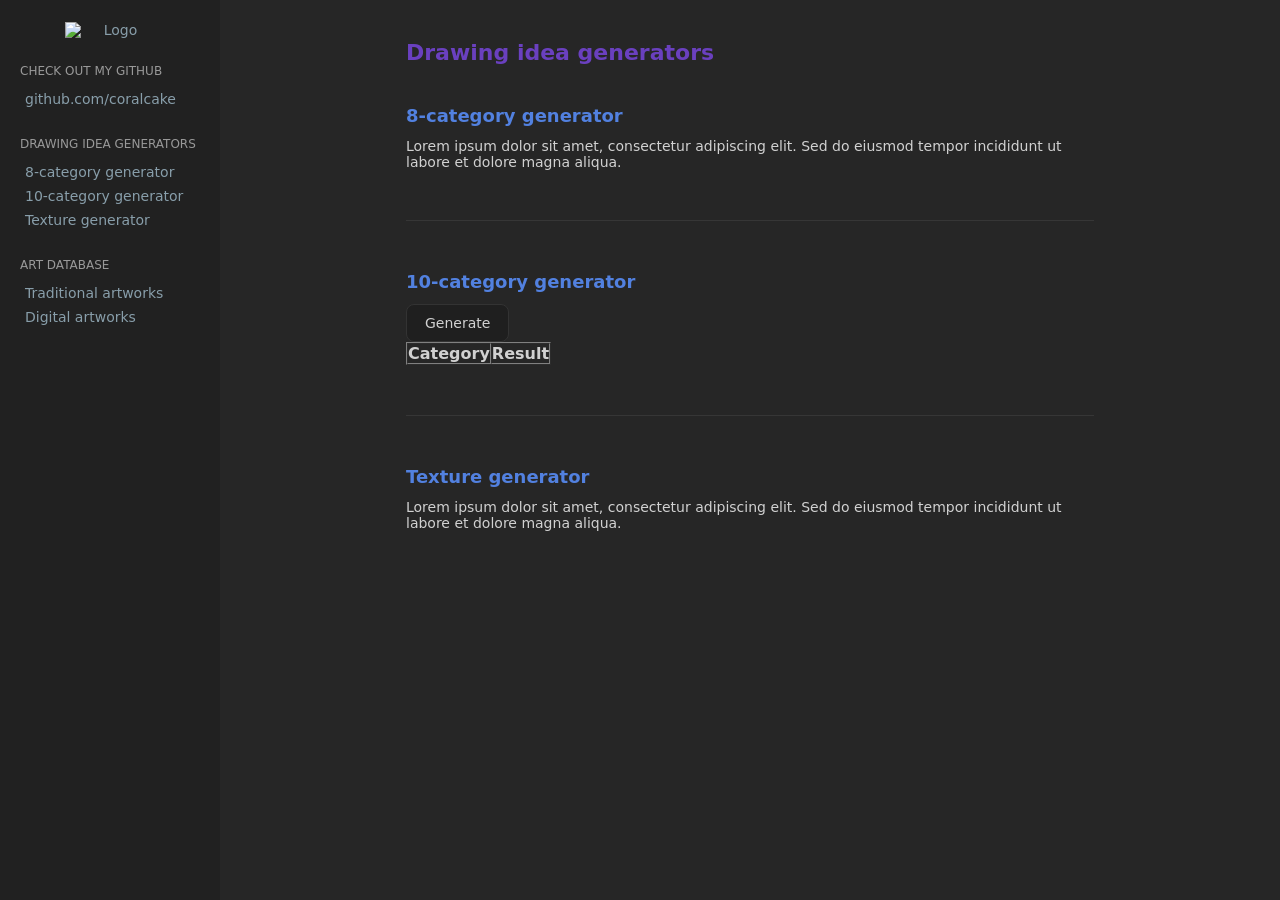
==== index.html @ 9fa4e788 "Update index.html" ====
<!DOCTYPE html>
<html lang="pl">
<head>
  <meta charset="UTF-8">
  <meta name="viewport" content="width=device-width, initial-scale=1.0">
  <title>Drawing idea generators</title>
  <link rel="stylesheet" href="css/style.css">
</head>
<body>
  <nav>
    <div class="menu-logo">
      <a href="https://coralcake.github.io">
        <img src="https://avatars.githubusercontent.com/u/158809115" alt="Logo" />
      </a>
    </div>
    
    <button class="menu-toggle" aria-label="Open menu">
      &#9776;
    </button>
    
    <div class="menu-items">
      <div class="menu-section">
        <div class="menu-title">Check out my GitHub</div>
        <a href="https://github.com/coralcake">github.com/coralcake</a>
      </div>
      <div class="menu-section">
        <div class="menu-title">Drawing idea generators</div>
        <a href="#generator-8">8-category generator</a>
        <a href="#generator-10">10-category generator</a>
        <a href="#generator-textures">Texture generator</a>
      </div>
      <div class="menu-section">
        <div class="menu-title">Art database</div>
        <a href="pages/art-database.html#art-traditional">Traditional artworks</a>
        <a href="pages/art-database.html#art-digital">Digital artworks</a>
      </div>
    </div>
  </nav>

  <main>
    <section id="generators">
      <h1>Drawing idea generators</h1>
      
      <div id="generator-8">
        <h2>8-category generator</h2>
        <p>Lorem ipsum dolor sit amet, consectetur adipiscing elit. Sed do eiusmod tempor incididunt ut labore et dolore magna aliqua.</p>
      </div>
      
      <hr class="section-separator" />
      
      <div id="generator-10">
        <h2>10-category generator</h2>
        <button id="generateButton">Generate</button>
        <table id="resultTable" border="1" cellpadding="8" cellspacing="0">
          <thead>
            <tr>
              <th>Category</th>
              <th>Result</th>
            </tr>
          </thead>
          <tbody>
          </tbody>
        </table>
        <script src="js/10-category-generator.js"></script>
      </div>
      
      <hr class="section-separator" />
      
      <div id="generator-textures">
        <h2>Texture generator</h2>
        <p>Lorem ipsum dolor sit amet, consectetur adipiscing elit. Sed do eiusmod tempor incididunt ut labore et dolore magna aliqua.</p>
      </div>
    </section>
  </main>
  
  <div class="overlay"></div>
  
  <script src="js/menu-mobile.js"></script>
</body>
</html>
---- css/style.css ----
* {
  margin: 0;
  padding: 0;
  box-sizing: border-box;
  font-family: system-ui, sans-serif;
}

body {
  display: flex;
  min-height: 100vh;
  background: #262626;
  color: #d1d1d1;
}

/* MENU */
nav {
  width: 220px;
  background: #212121;
  padding: 20px;
  display: flex;
  flex-direction: column;
  gap: 25px;
}

.menu-toggle {
  display: none;
  font-size: 2rem;
  background: none;
  color: #889eaa;
  border: none;
  cursor: pointer;
}

nav .menu-items {
  gap: 2rem;
}

.menu-section {
  display: flex;
  flex-direction: column;
  gap: 8px;
  margin-bottom: 30px;
}

.menu-title {
  font-size: 12px;
  color: #999999;
  text-transform: uppercase;
  margin-bottom: 5px;
}

.menu-logo {
  text-align: center;
  margin-bottom: 0px;
}

.menu-logo img {
  width: 96px;
  height: auto;
  display: inline-block;
}

nav a {
  text-decoration: none;
  color: #889eaa;
  font-size: 14px;
  padding-left: 5px;
  transition: 0.2s;
}

nav a:hover {
  color: #ffffff;
}

/* CONTENT */
main {
  flex: 1;
  max-width: 768px;
  margin: 0 auto;
  padding: 40px;
}

section {
  margin-bottom: 60px;
}

h1 {
  font-size: 22px;
  margin-bottom: 40px;
  color: #6a40bf;
}

h2 {
  font-size: 18px;
  margin-top: 20px;
  margin-bottom: 12px;
  color: #5281e0;
}

p {
  font-size: 14px;
  color: #d1d1d1;
}

.section-separator {
  border: 0;
  height: 1px;
  background-color: #363636;
  margin: 50px 0;
}

#generateButton {
  background-color: #1f1f1f;
  color: #d1d1d1;
  border: 1px solid #333;
  padding: 10px 18px;
  border-radius: 8px;
  font-size: 14px;
  cursor: pointer;
  transition: all 0.2s ease;
}

#generateButton:hover {
  background-color: #2a2a2a;
  border-color: #555;
}

#generateButton:active {
  background-color: #111;
}

#generateButton:focus {
  outline: none;
  box-shadow: 0 0 0 2px #4a90e2;
}

/* MOBILE */
@media (max-width: 768px) {
  body {
    flex-direction: column;
  }
  
  .menu-toggle {
    display: block;
  }

  nav {
    width: 100%;
    flex-direction: row;
    overflow-x: auto;
    gap: 40px;
  }

  .menu-section {
    min-width: max-content;
  }
  
  nav .menu-items {
    position: fixed;
    top: 0;
    left: -250px;
    width: 250px;
    height: 100%;
    background-color: #212121;
    box-shadow: 2px 0 5px rgba(0,0,0,0.3);
    flex-direction: column;
    padding: 2rem 1rem;
    gap: 1rem;
    transition: left 0.3s ease;
    z-index: 1000;
    overflow-y: auto;
  }

  nav .menu-items.open {
    left: 0;
  }

  .overlay {
    position: fixed;
    top: 0;
    left: 0;
    width: 100%;
    height: 100%;
    background-color: rgba(0, 0, 0, 0.7);
    z-index: 999;
    display: none;
  }

  .overlay.active {
    display: block;
  }

  body.menu-open {
    overflow: hidden;
  }
}
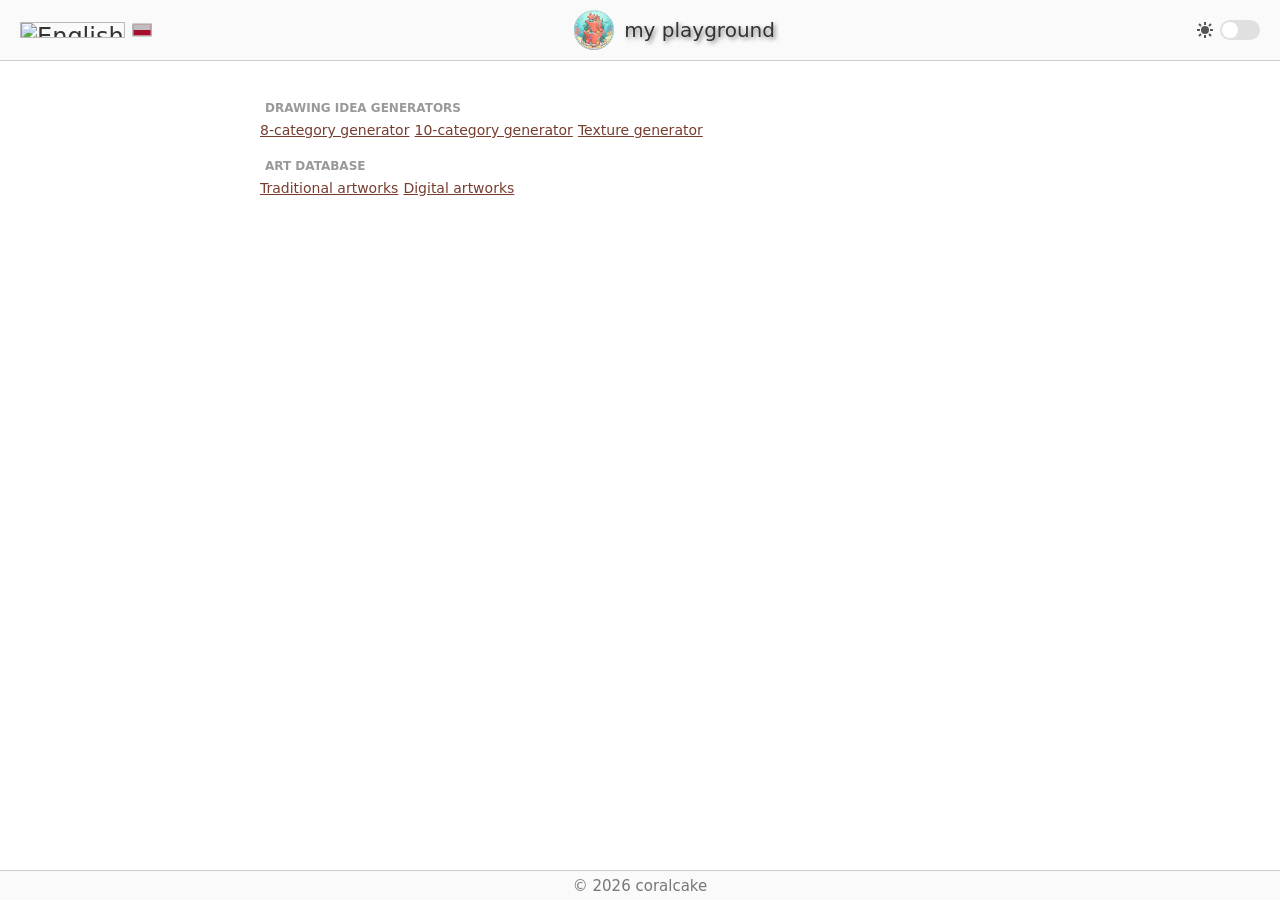
==== commit 09aa7c9a: "Update index.html" ====
--- a/index.html
+++ b/index.html
@@ -1,80 +1,61 @@
 <!DOCTYPE html>
 <html lang="pl">
 <head>
-  <meta charset="UTF-8">
-  <meta name="viewport" content="width=device-width, initial-scale=1.0">
-  <title>Drawing idea generators</title>
-  <link rel="stylesheet" href="css/style.css">
+    <meta charset="UTF-8">
+    <meta name="viewport" content="width=device-width, initial-scale=1.0">
+    <title>coralcake's playground</title>
+    <link rel="stylesheet" href="/css/style.css">
 </head>
 <body>
-  <nav>
-    <div class="menu-logo">
-      <a href="https://coralcake.github.io">
-        <img src="https://avatars.githubusercontent.com/u/158809115" alt="Logo" />
-      </a>
-    </div>
+    <header>
+        <div class="menu-left">
+            <div class="switch-lang">
+                <img src="/svg/flag-uk.svg" alt="English" class="flag-icon" id="flag1">
+                <img src="/svg/flag-pl.svg" alt="Polish" class="flag-icon darkened" id="flag2">
+            </div>
+        </div>
+        
+        <div class="logo-center">
+            <a href="https://coralcake.github.io">
+                <img src="/img/avatar-coralcake-300x300.png" alt="Logo">
+            </a>
+            <span class="logo-text">my playground</span>
+        </div>
+        
+        <div class="switch-right">
+            <img id="modeImage" src="/svg/mode-light.svg" width=20 alt="Light/Dark Mode">
+            <label class="switch-mode">
+                <input type="checkbox" id="modeToggle">
+                <span class="slider"></span>
+            </label>
+        </div>
+    </header>
     
-    <button class="menu-toggle" aria-label="Open menu">
-      &#9776;
-    </button>
+    <main>
+        <section id="grid">
+            <div class="nav-section">
+                <div class="nav-title">Drawing idea generators</div>
+                    <a href="/pages/generators.html#generator-8">8-category generator</a>
+                    <a href="/pages/generators.html#generator-10">10-category generator</a>
+                    <a href="/pages/generators.html#generator-textures">Texture generator</a>
+                </div>
+            <div class="nav-section">
+                <div class="nav-title">Art database</div>
+                    <a href="/pages/art-database.html#art-traditional">Traditional artworks</a>
+                    <a href="/pages/art-database.html#art-digital">Digital artworks</a>
+                </div>
+            </div>
+        </section>
+    </main>
     
-    <div class="menu-items">
-      <div class="menu-section">
-        <div class="menu-title">Check out my GitHub</div>
-        <a href="https://github.com/coralcake">github.com/coralcake</a>
-      </div>
-      <div class="menu-section">
-        <div class="menu-title">Drawing idea generators</div>
-        <a href="#generator-8">8-category generator</a>
-        <a href="#generator-10">10-category generator</a>
-        <a href="#generator-textures">Texture generator</a>
-      </div>
-      <div class="menu-section">
-        <div class="menu-title">Art database</div>
-        <a href="pages/art-database.html#art-traditional">Traditional artworks</a>
-        <a href="pages/art-database.html#art-digital">Digital artworks</a>
-      </div>
-    </div>
-  </nav>
-
-  <main>
-    <section id="generators">
-      <h1>Drawing idea generators</h1>
-      
-      <div id="generator-8">
-        <h2>8-category generator</h2>
-        <p>Lorem ipsum dolor sit amet, consectetur adipiscing elit. Sed do eiusmod tempor incididunt ut labore et dolore magna aliqua.</p>
-      </div>
-      
-      <hr class="section-separator" />
-      
-      <div id="generator-10">
-        <h2>10-category generator</h2>
-        <button id="generateButton">Generate</button>
-        <table id="resultTable" border="1" cellpadding="8" cellspacing="0">
-          <thead>
-            <tr>
-              <th>Category</th>
-              <th>Result</th>
-            </tr>
-          </thead>
-          <tbody>
-          </tbody>
-        </table>
-        <script src="js/10-category-generator.js"></script>
-      </div>
-      
-      <hr class="section-separator" />
-      
-      <div id="generator-textures">
-        <h2>Texture generator</h2>
-        <p>Lorem ipsum dolor sit amet, consectetur adipiscing elit. Sed do eiusmod tempor incididunt ut labore et dolore magna aliqua.</p>
-      </div>
-    </section>
-  </main>
-  
-  <div class="overlay"></div>
-  
-  <script src="js/menu-mobile.js"></script>
+    <div id="overlay" onclick="hideMenu()"></div>
+    
+    <footer>
+        <span class="footer-text">© 2026 coralcake</span>
+    </footer>
+    
+    <script src="/js/menu-mobile.js"></script>
+    <script src="/js/dark-light-mode.js"></script>
+    <script src="/js/darkening-image.js"></script>
 </body>
 </html>
--- a/css/style.css
+++ b/css/style.css
@@ -1,196 +1,9 @@
-* {
-  margin: 0;
-  padding: 0;
-  box-sizing: border-box;
-  font-family: system-ui, sans-serif;
-}
+@import 'base.css';
 
-body {
-  display: flex;
-  min-height: 100vh;
-  background: #262626;
-  color: #d1d1d1;
-}
+@import 'header.css';
+@import 'content.css';
+@import 'menu.css';
+@import 'footer.css';
 
-/* MENU */
-nav {
-  width: 220px;
-  background: #212121;
-  padding: 20px;
-  display: flex;
-  flex-direction: column;
-  gap: 25px;
-}
-
-.menu-toggle {
-  display: none;
-  font-size: 2rem;
-  background: none;
-  color: #889eaa;
-  border: none;
-  cursor: pointer;
-}
-
-nav .menu-items {
-  gap: 2rem;
-}
-
-.menu-section {
-  display: flex;
-  flex-direction: column;
-  gap: 8px;
-  margin-bottom: 30px;
-}
-
-.menu-title {
-  font-size: 12px;
-  color: #999999;
-  text-transform: uppercase;
-  margin-bottom: 5px;
-}
-
-.menu-logo {
-  text-align: center;
-  margin-bottom: 0px;
-}
-
-.menu-logo img {
-  width: 96px;
-  height: auto;
-  display: inline-block;
-}
-
-nav a {
-  text-decoration: none;
-  color: #889eaa;
-  font-size: 14px;
-  padding-left: 5px;
-  transition: 0.2s;
-}
-
-nav a:hover {
-  color: #ffffff;
-}
-
-/* CONTENT */
-main {
-  flex: 1;
-  max-width: 768px;
-  margin: 0 auto;
-  padding: 40px;
-}
-
-section {
-  margin-bottom: 60px;
-}
-
-h1 {
-  font-size: 22px;
-  margin-bottom: 40px;
-  color: #6a40bf;
-}
-
-h2 {
-  font-size: 18px;
-  margin-top: 20px;
-  margin-bottom: 12px;
-  color: #5281e0;
-}
-
-p {
-  font-size: 14px;
-  color: #d1d1d1;
-}
-
-.section-separator {
-  border: 0;
-  height: 1px;
-  background-color: #363636;
-  margin: 50px 0;
-}
-
-#generateButton {
-  background-color: #1f1f1f;
-  color: #d1d1d1;
-  border: 1px solid #333;
-  padding: 10px 18px;
-  border-radius: 8px;
-  font-size: 14px;
-  cursor: pointer;
-  transition: all 0.2s ease;
-}
-
-#generateButton:hover {
-  background-color: #2a2a2a;
-  border-color: #555;
-}
-
-#generateButton:active {
-  background-color: #111;
-}
-
-#generateButton:focus {
-  outline: none;
-  box-shadow: 0 0 0 2px #4a90e2;
-}
-
-/* MOBILE */
-@media (max-width: 768px) {
-  body {
-    flex-direction: column;
-  }
-  
-  .menu-toggle {
-    display: block;
-  }
-
-  nav {
-    width: 100%;
-    flex-direction: row;
-    overflow-x: auto;
-    gap: 40px;
-  }
-
-  .menu-section {
-    min-width: max-content;
-  }
-  
-  nav .menu-items {
-    position: fixed;
-    top: 0;
-    left: -250px;
-    width: 250px;
-    height: 100%;
-    background-color: #212121;
-    box-shadow: 2px 0 5px rgba(0,0,0,0.3);
-    flex-direction: column;
-    padding: 2rem 1rem;
-    gap: 1rem;
-    transition: left 0.3s ease;
-    z-index: 1000;
-    overflow-y: auto;
-  }
-
-  nav .menu-items.open {
-    left: 0;
-  }
-
-  .overlay {
-    position: fixed;
-    top: 0;
-    left: 0;
-    width: 100%;
-    height: 100%;
-    background-color: rgba(0, 0, 0, 0.7);
-    z-index: 999;
-    display: none;
-  }
-
-  .overlay.active {
-    display: block;
-  }
-
-  body.menu-open {
-    overflow: hidden;
-  }
-}
+@import 'mobile.css';
+@import 'dark-mode.css';
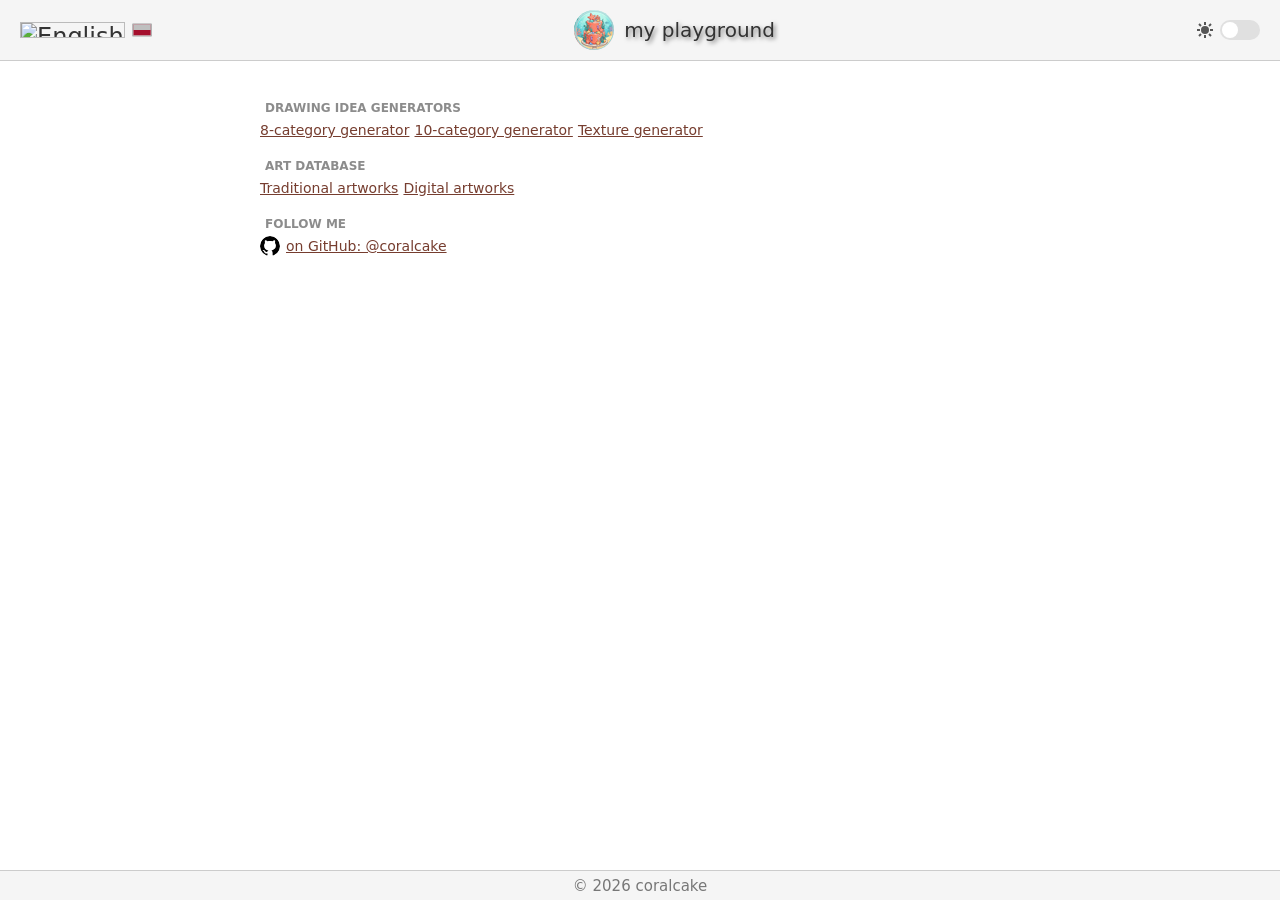
==== commit 5649f937: "Update index.html" ====
--- a/index.html
+++ b/index.html
@@ -10,14 +10,14 @@
     <header>
         <div class="menu-left">
             <div class="switch-lang">
-                <img src="/svg/flag-uk.svg" alt="English" class="flag-icon" id="flag1">
-                <img src="/svg/flag-pl.svg" alt="Polish" class="flag-icon darkened" id="flag2">
+                <img src="/svg/flag-uk.svg" alt="English" class="flag-icon" id="flag1" height=14>
+                <img src="/svg/flag-pl.svg" alt="Polish" class="flag-icon darkened" id="flag2" height=14>
             </div>
         </div>
         
         <div class="logo-center">
             <a href="https://coralcake.github.io">
-                <img src="/img/avatar-coralcake-300x300.png" alt="Logo">
+                <img src="/img/avatar-coralcake-40x40.png" alt="Logo" height=40>
             </a>
             <span class="logo-text">my playground</span>
         </div>
@@ -35,15 +35,21 @@
         <section id="grid">
             <div class="nav-section">
                 <div class="nav-title">Drawing idea generators</div>
-                    <a href="/pages/generators.html#generator-8">8-category generator</a>
-                    <a href="/pages/generators.html#generator-10">10-category generator</a>
-                    <a href="/pages/generators.html#generator-textures">Texture generator</a>
-                </div>
+                <a href="/pages/generators.html#generator-8">8-category generator</a>
+                <a href="/pages/generators.html#generator-10">10-category generator</a>
+                <a href="/pages/generators.html#generator-textures">Texture generator</a>
+            </div>
             <div class="nav-section">
                 <div class="nav-title">Art database</div>
-                    <a href="/pages/art-database.html#art-traditional">Traditional artworks</a>
-                    <a href="/pages/art-database.html#art-digital">Digital artworks</a>
-                </div>
+                <a href="/pages/art-database.html#art-traditional">Traditional artworks</a>
+                <a href="/pages/art-database.html#art-digital">Digital artworks</a>
+            </div>
+            <div class="nav-section">
+                <div class="nav-title">Follow me</div>
+                <a href="https://github.com/coralcake" class="icon">
+                    <img id="githubIcon" src="/svg/GitHub_Invertocat_Black.svg" alt="GitHub" height=20>
+                    on GitHub: @coralcake
+                </a>
             </div>
         </section>
     </main>
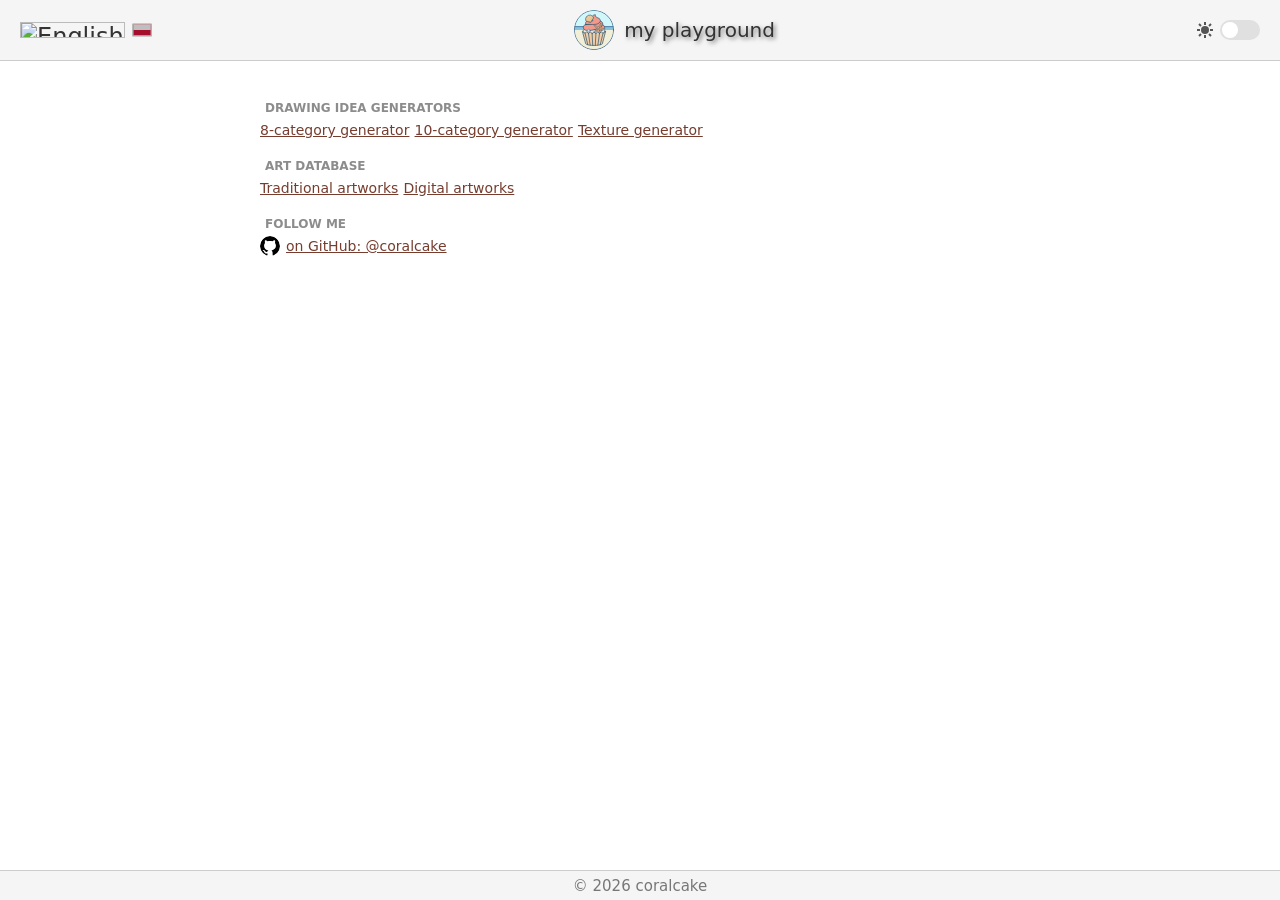
==== commit 78422bad: "Update index.html" ====
--- a/index.html
+++ b/index.html
@@ -17,7 +17,7 @@
         
         <div class="logo-center">
             <a href="https://coralcake.github.io">
-                <img src="/img/avatar-coralcake-40x40.png" alt="Logo" height=40>
+                <img src="/svg/avatar-coralcake.svg" alt="Logo" height=40>
             </a>
             <span class="logo-text">my playground</span>
         </div>
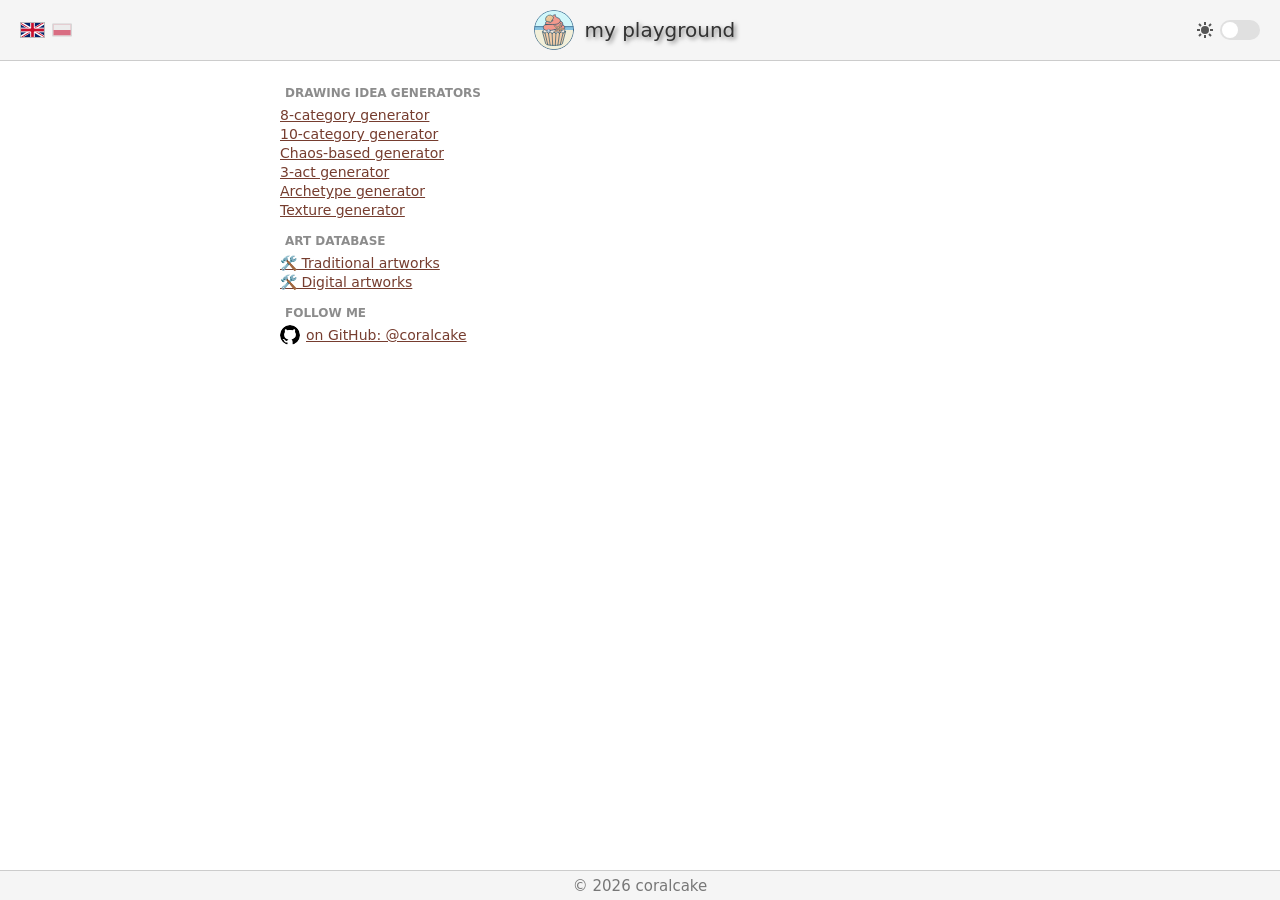
==== commit 233cc675: "Update index.html" ====
--- a/index.html
+++ b/index.html
@@ -7,23 +7,35 @@
     <link rel="stylesheet" href="/css/style.css">
 </head>
 <body>
+    <script>
+        (function(){
+            if (localStorage.getItem('darkMode') === 'enabled') {
+                document.body.style.transition = 'none';
+                document.body.classList.add('dark-mode');
+                
+                document.body.addEventListener('DOMContentLoaded', () => {
+                    document.body.style.transition = '';
+                })
+            }
+        })();
+    </script>
     <header>
         <div class="menu-left">
             <div class="switch-lang">
-                <img src="/svg/flag-uk.svg" alt="English" class="flag-icon" id="flag1" height=14>
-                <img src="/svg/flag-pl.svg" alt="Polish" class="flag-icon darkened" id="flag2" height=14>
+                <img id="flag1" src="/svg/flag-uk.svg" alt="English" class="flag-icon" height=14>
+                <img id="flag2" src="/svg/flag-pl.svg" alt="Polish" class="flag-icon darkened" height=14>
             </div>
         </div>
         
         <div class="logo-center">
             <a href="https://coralcake.github.io">
-                <img src="/svg/avatar-coralcake.svg" alt="Logo" height=40>
+                <img src="/svg/avatar-coralcake.svg" alt="Logo" height=40 width=40>
             </a>
             <span class="logo-text">my playground</span>
         </div>
         
         <div class="switch-right">
-            <img id="modeImage" src="/svg/mode-light.svg" width=20 alt="Light/Dark Mode">
+            <img id="modeImage" src="/svg/mode-light.svg" alt="Light/Dark Mode" height=20 width=20>
             <label class="switch-mode">
                 <input type="checkbox" id="modeToggle">
                 <span class="slider"></span>
@@ -35,32 +47,32 @@
         <section id="grid">
             <div class="nav-section">
                 <div class="nav-title">Drawing idea generators</div>
-                <a href="/pages/generators.html#generator-8">8-category generator</a>
-                <a href="/pages/generators.html#generator-10">10-category generator</a>
+                <a href="/pages/generators.html#generator-8">8-category generator</a><br>
+                <a href="/pages/generators.html#generator-10">10-category generator</a><br>
+                <a href="/pages/generators.html#generator-chaos">Chaos-based generator</a><br>
+                <a href="/pages/generators.html#generator-3-act">3-act generator</a><br>
+                <a href="/pages/generators.html#generator-arch">Archetype generator</a><br>
                 <a href="/pages/generators.html#generator-textures">Texture generator</a>
             </div>
             <div class="nav-section">
                 <div class="nav-title">Art database</div>
-                <a href="/pages/art-database.html#art-traditional">Traditional artworks</a>
-                <a href="/pages/art-database.html#art-digital">Digital artworks</a>
+                <a href="/pages/art-database.html#art-traditional">🛠️ Traditional artworks</a><br>
+                <a href="/pages/art-database.html#art-digital">🛠️ Digital artworks</a>
             </div>
             <div class="nav-section">
                 <div class="nav-title">Follow me</div>
                 <a href="https://github.com/coralcake" class="icon">
-                    <img id="githubIcon" src="/svg/GitHub_Invertocat_Black.svg" alt="GitHub" height=20>
+                    <img id="githubIcon" src="/svg/GitHub_Invertocat_Black.svg" alt="GitHub" height=20 width=20>
                     on GitHub: @coralcake
                 </a>
             </div>
         </section>
     </main>
     
-    <div id="overlay" onclick="hideMenu()"></div>
-    
     <footer>
         <span class="footer-text">© 2026 coralcake</span>
     </footer>
     
-    <script src="/js/menu-mobile.js"></script>
     <script src="/js/dark-light-mode.js"></script>
     <script src="/js/darkening-image.js"></script>
 </body>
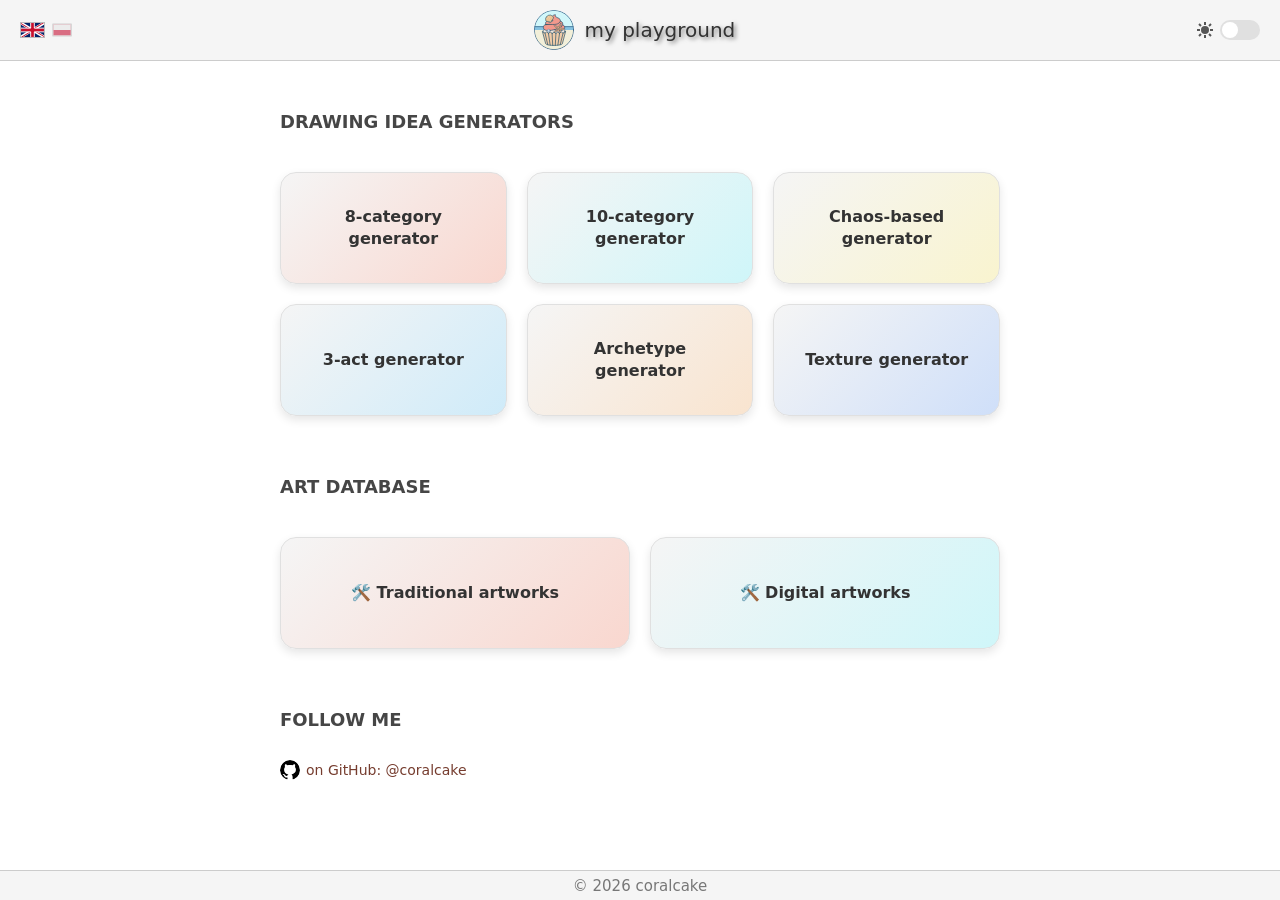
==== commit 917ed584: "Update index.html" ====
--- a/index.html
+++ b/index.html
@@ -5,6 +5,9 @@
     <meta name="viewport" content="width=device-width, initial-scale=1.0">
     <title>coralcake's playground</title>
     <link rel="stylesheet" href="/css/style.css">
+    <link rel="icon" href="/favicon.ico" type="image/x-icon">
+    <link rel="icon" href="/favicon-32x32.png" type="image/png" sizes="32x32" >
+    <link rel="icon" href="/favicon-16x16.png" type="image/png" sizes="16x16">
 </head>
 <body>
     <script>
@@ -13,7 +16,7 @@
                 document.body.style.transition = 'none';
                 document.body.classList.add('dark-mode');
                 
-                document.body.addEventListener('DOMContentLoaded', () => {
+                document.addEventListener('DOMContentLoaded', () => {
                     document.body.style.transition = '';
                 })
             }
@@ -44,28 +47,44 @@
     </header>
     
     <main>
-        <section id="grid">
-            <div class="nav-section">
-                <div class="nav-title">Drawing idea generators</div>
-                <a href="/pages/generators.html#generator-8">8-category generator</a><br>
-                <a href="/pages/generators.html#generator-10">10-category generator</a><br>
-                <a href="/pages/generators.html#generator-chaos">Chaos-based generator</a><br>
-                <a href="/pages/generators.html#generator-3-act">3-act generator</a><br>
-                <a href="/pages/generators.html#generator-arch">Archetype generator</a><br>
-                <a href="/pages/generators.html#generator-textures">Texture generator</a>
-            </div>
-            <div class="nav-section">
-                <div class="nav-title">Art database</div>
-                <a href="/pages/art-database.html#art-traditional">🛠️ Traditional artworks</a><br>
-                <a href="/pages/art-database.html#art-digital">🛠️ Digital artworks</a>
-            </div>
-            <div class="nav-section">
-                <div class="nav-title">Follow me</div>
-                <a href="https://github.com/coralcake" class="icon">
-                    <img id="githubIcon" src="/svg/GitHub_Invertocat_Black.svg" alt="GitHub" height=20 width=20>
-                    on GitHub: @coralcake
+        <section>
+            <h1>Drawing idea generators</h1>
+            <div class="tiles">
+                <a class="tile" href="/pages/generators.html#generator-8">
+                    <h3>8-category generator</h3>
+                </a>
+                <a class="tile" href="/pages/generators.html#generator-10">
+                    <h3>10-category generator</h3>
+                </a>
+                <a class="tile" href="/pages/generators.html#generator-chaos">
+                    <h3>Chaos-based generator</h3>
+                </a>
+                <a class="tile" href="/pages/generators.html#generator-3-act">
+                    <h3>3-act generator</h3>
+                </a>
+                <a class="tile" href="/pages/generators.html#generator-archetype">
+                    <h3>Archetype generator</h3>
+                </a>
+                <a class="tile" href="/pages/generators.html#generator-textures">
+                    <h3>Texture generator</h3>
                 </a>
             </div>
+            
+            <h1>Art database</h1>
+            <div class="tiles">
+                <a class="tile" href="/pages/art-database.html#art-traditional">
+                    <h3>🛠️ Traditional artworks</h3>
+                </a>
+                <a class="tile" href="/pages/art-database.html#art-digital">
+                    <h3>🛠️ Digital artworks</h3>
+                </a>
+            </div>
+            
+            <h1>Follow me</h1>
+            <a href="https://github.com/coralcake" class="follow">
+                <img id="githubIcon" src="/svg/GitHub_Invertocat_Black.svg" alt="GitHub" height=20 width=20>
+                <span>on GitHub: @coralcake</span>
+            </a>
         </section>
     </main>
     
